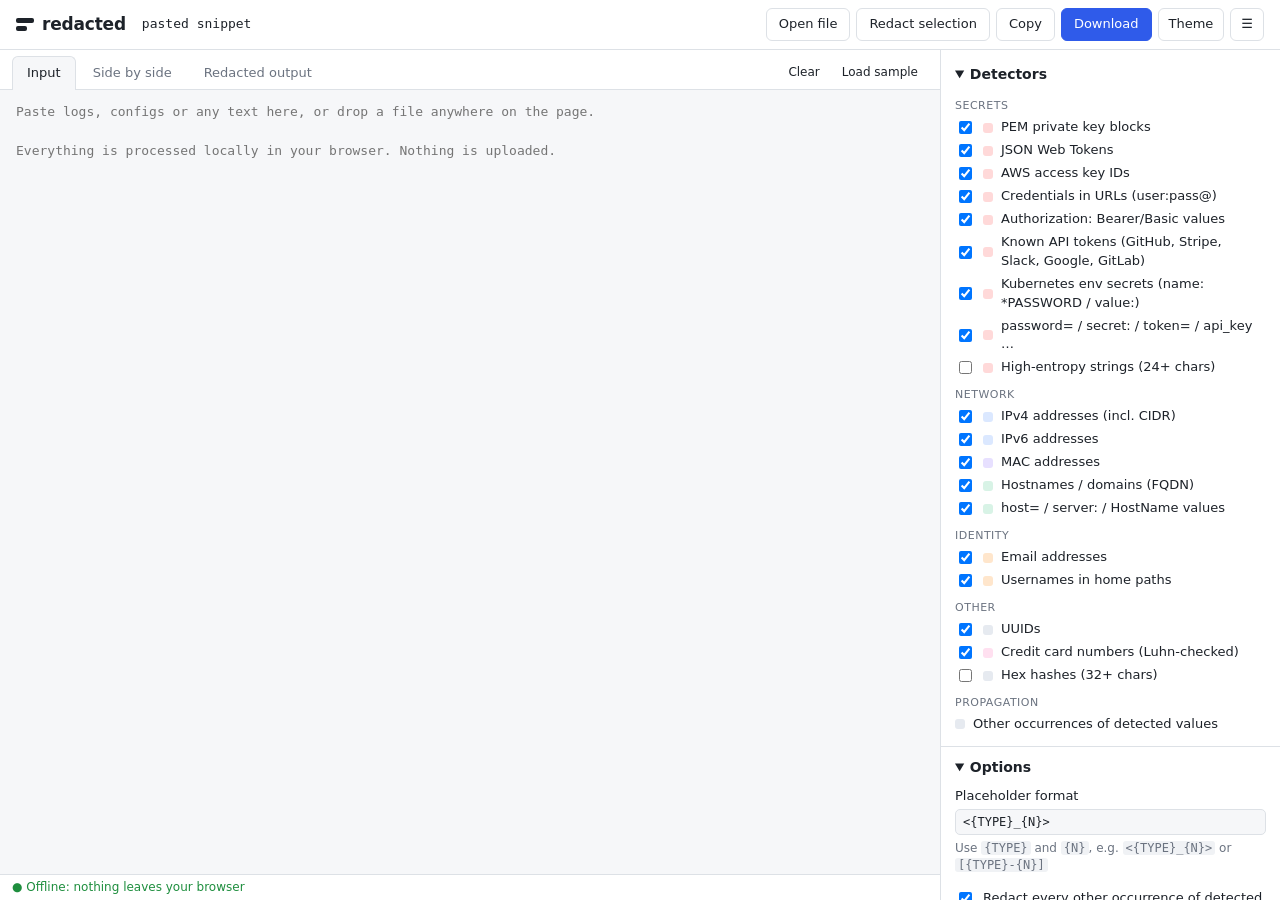
==== index.html @ 99b15ae8 "Add browser-only log and config redaction tool - Auto-detects IPs, hostnames, emails, secrets, token" ====
<!doctype html>
<html lang="en">
<head>
  <meta charset="utf-8">
  <meta name="viewport" content="width=device-width, initial-scale=1">
  <!-- Nothing may leave the browser: no network connections, no external resources. -->
  <meta http-equiv="Content-Security-Policy" content="default-src 'none'; script-src 'self' file:; style-src 'self' file:; img-src 'self' file: data:; connect-src 'none'; object-src 'none'; base-uri 'none'; form-action 'none'">
  <title>Redacted</title>
  <link rel="stylesheet" href="css/style.css">
  <link rel="icon" href="data:image/svg+xml,%3Csvg xmlns='http://www.w3.org/2000/svg' viewBox='0 0 16 16'%3E%3Crect x='1' y='4' width='14' height='3' rx='1' fill='%23222'/%3E%3Crect x='1' y='9' width='9' height='3' rx='1' fill='%23222'/%3E%3C/svg%3E">
</head>
<body>
  <header class="topbar">
    <div class="brand"><span class="logo" aria-hidden="true"><i></i><i></i></span>redacted</div>
    <div class="file-info"><span id="fileName">pasted snippet</span><span id="stats" class="muted"></span></div>
    <div class="actions">
      <label class="btn" title="Open a file (or drop it anywhere)">Open file<input id="fileInput" type="file" hidden></label>
      <button class="btn" id="btnSelection" title="Redact the selected text everywhere">Redact selection</button>
      <button class="btn" id="btnCopy" title="Copy redacted text">Copy</button>
      <button class="btn primary" id="btnDownload" title="Download (Ctrl+S)">Download</button>
      <button class="btn icon" id="btnTheme" title="Toggle dark mode" aria-label="Toggle dark mode">Theme</button>
      <button class="btn icon" id="btnSidebar" title="Toggle sidebar" aria-label="Toggle sidebar">☰</button>
    </div>
  </header>

  <div class="layout">
    <main class="workspace">
      <nav class="tabs" role="tablist">
        <button role="tab" data-tab="input" class="tab active">Input</button>
        <button role="tab" data-tab="compare" class="tab">Side by side</button>
        <button role="tab" data-tab="output" class="tab">Redacted output</button>
        <span class="spacer"></span>
        <button class="btn small ghost" id="btnClear">Clear</button>
        <button class="btn small ghost" id="btnSample">Load sample</button>
      </nav>

      <section class="panel active" data-panel="input">
        <textarea id="input" spellcheck="false" autocomplete="off" placeholder="Paste logs, configs or any text here, or drop a file anywhere on the page.&#10;&#10;Everything is processed locally in your browser. Nothing is uploaded."></textarea>
      </section>

      <section class="panel" data-panel="compare">
        <div class="grid-head"><span>Original</span><span>Redacted</span></div>
        <div id="grid" class="grid" tabindex="0"></div>
        <div id="empty" class="empty">Nothing to show yet. Paste text or open a file in the <b>Input</b> tab.</div>
      </section>

      <section class="panel" data-panel="output">
        <textarea id="output" spellcheck="false" readonly></textarea>
      </section>

      <footer class="statusbar">
        <span class="badge ok">● Offline: nothing leaves your browser</span>
        <span id="status" class="muted"></span>
      </footer>
    </main>

    <aside class="sidebar" id="sidebar">
      <details open>
        <summary>Detectors <span id="totalCount" class="count"></span></summary>
        <div id="ruleList"></div>
      </details>

      <details open>
        <summary>Options</summary>
        <label class="field">Placeholder format
          <input id="optTemplate" type="text" spellcheck="false">
          <small>Use <code>{TYPE}</code> and <code>{N}</code>, e.g. <code>&lt;{TYPE}_{N}&gt;</code> or <code>[{TYPE}-{N}]</code></small>
        </label>
        <label class="check"><input id="optPropagate" type="checkbox"> Redact every other occurrence of detected values</label>
        <label class="check"><input id="optShortHosts" type="checkbox"> Also redact short host names (<code>web01</code> from <code>web01.corp.local</code>)</label>
      </details>

      <details open>
        <summary>Terms <span id="termCount" class="count"></span></summary>
        <p class="hint">Literal words to always redact (case-insensitive), e.g. company or customer names.</p>
        <form id="termForm" class="inline-form">
          <input id="termValue" type="text" placeholder="term" required spellcheck="false">
          <input id="termType" type="text" placeholder="TYPE" list="typeList" value="CUSTOM" spellcheck="false">
          <button class="btn small">Add</button>
        </form>
        <ul id="termList" class="list"></ul>
      </details>

      <details>
        <summary>Custom patterns <span id="customCount" class="count"></span></summary>
        <p class="hint">JavaScript regular expressions. Use a named group <code>(?&lt;v&gt;…)</code> to redact only part of a match.</p>
        <form id="customForm" class="stack-form">
          <input id="customName" type="text" placeholder="name, e.g. Ticket IDs" required>
          <input id="customPattern" type="text" placeholder="pattern, e.g. \bJIRA-\d+\b" required spellcheck="false">
          <div class="inline-form">
            <input id="customType" type="text" placeholder="TYPE" list="typeList" value="CUSTOM" spellcheck="false">
            <input id="customFlags" type="text" placeholder="flags (i, m)" spellcheck="false" maxlength="5">
            <button class="btn small">Add</button>
          </div>
          <small id="customError" class="error"></small>
        </form>
        <ul id="customList" class="list"></ul>
      </details>

      <details>
        <summary>Allowlist <span id="allowCount" class="count"></span></summary>
        <p class="hint">Values that are never redacted. One per line, <code>*</code> wildcards allowed.</p>
        <textarea id="allowlist" rows="7" spellcheck="false"></textarea>
      </details>

      <details>
        <summary>Mapping <span id="mapCount" class="count"></span></summary>
        <p class="hint warn">Contains the original sensitive values. Keep it private: it lets you translate placeholders back when someone refers to <code>&lt;HOST_3&gt;</code>.</p>
        <div class="row-buttons">
          <button class="btn small" id="btnMapJson">Export JSON</button>
          <button class="btn small" id="btnMapCsv">Export CSV</button>
        </div>
        <input id="mapFilter" type="search" placeholder="filter…">
        <div class="table-wrap"><table id="mapTable"><thead><tr><th>Placeholder</th><th>Original</th><th>#</th></tr></thead><tbody></tbody></table></div>
      </details>

      <details>
        <summary>Profile</summary>
        <p class="hint">Settings are saved in this browser. Export them to share rules with your team.</p>
        <div class="row-buttons">
          <button class="btn small" id="btnProfileExport">Export</button>
          <label class="btn small">Import<input id="profileInput" type="file" accept=".json,application/json" hidden></label>
          <button class="btn small ghost" id="btnReset">Reset to defaults</button>
        </div>
      </details>
    </aside>
  </div>

  <datalist id="typeList">
    <option value="CUSTOM"><option value="HOST"><option value="USER"><option value="ORG"><option value="SECRET"><option value="IP"><option value="PROJECT"><option value="CUSTOMER">
  </datalist>

  <div id="popover" class="popover" hidden></div>
  <div id="dropOverlay" class="drop-overlay" hidden><div>Drop file to redact</div></div>
  <div id="toast" class="toast" hidden></div>

  <script src="js/rules.js"></script>
  <script src="js/redactor.js"></script>
  <script src="js/render.js"></script>
  <script src="js/app.js"></script>
</body>
</html>
---- css/style.css ----
:root {
  --bg: #f6f7f9;
  --surface: #ffffff;
  --surface-2: #f0f2f5;
  --border: #dde1e6;
  --text: #1d2229;
  --muted: #6b7380;
  --accent: #2f5bea;
  --accent-text: #ffffff;
  --row-changed: #fff8e6;
  --cont: repeating-linear-gradient(45deg, transparent 0 6px, rgba(0,0,0,.04) 6px 12px);
  --danger: #c0392b;
  --ok: #1e8e3e;
  --mono: ui-monospace, "JetBrains Mono", "Cascadia Code", "Fira Code", Menlo, Consolas, monospace;
  --sans: system-ui, -apple-system, "Segoe UI", Roboto, sans-serif;

  /* highlight slots: bg / fg */
  --p0: #dbe8ff; --p0f: #173c8a;
  --p1: #e7e0ff; --p1f: #44308f;
  --p2: #d8f3e6; --p2f: #13603a;
  --p3: #ffe6cc; --p3f: #7a3d00;
  --p4: #ffd9d9; --p4f: #8a1c1c;
  --p5: #e6eaf0; --p5f: #34404f;
  --p6: #ffe0f0; --p6f: #87194f;
  --p7: #d6f4f7; --p7f: #0d5c66;
  color-scheme: light;
}

@media (prefers-color-scheme: dark) {
  :root:not([data-theme="light"]) {
    --bg: #12151a; --surface: #1a1e25; --surface-2: #222731; --border: #313846;
    --text: #e3e7ee; --muted: #8d96a5; --accent: #6e8dff; --accent-text: #0d1220;
    --row-changed: #2a2614; --cont: repeating-linear-gradient(45deg, transparent 0 6px, rgba(255,255,255,.04) 6px 12px);
    --danger: #ff7b6e; --ok: #5cd27c;
    --p0: #1f3360; --p0f: #b9d0ff; --p1: #33295e; --p1f: #d6cbff; --p2: #173f2c; --p2f: #a7e9c6;
    --p3: #4a3014; --p3f: #ffd2a3; --p4: #561f22; --p4f: #ffb8b8; --p5: #2e3540; --p5f: #cfd6e2;
    --p6: #4f1d36; --p6f: #ffc1df; --p7: #123f45; --p7f: #a5e9f1;
    color-scheme: dark;
  }
}
:root[data-theme="dark"] {
  --bg: #12151a; --surface: #1a1e25; --surface-2: #222731; --border: #313846;
  --text: #e3e7ee; --muted: #8d96a5; --accent: #6e8dff; --accent-text: #0d1220;
  --row-changed: #2a2614; --cont: repeating-linear-gradient(45deg, transparent 0 6px, rgba(255,255,255,.04) 6px 12px);
  --danger: #ff7b6e; --ok: #5cd27c;
  --p0: #1f3360; --p0f: #b9d0ff; --p1: #33295e; --p1f: #d6cbff; --p2: #173f2c; --p2f: #a7e9c6;
  --p3: #4a3014; --p3f: #ffd2a3; --p4: #561f22; --p4f: #ffb8b8; --p5: #2e3540; --p5f: #cfd6e2;
  --p6: #4f1d36; --p6f: #ffc1df; --p7: #123f45; --p7f: #a5e9f1;
  color-scheme: dark;
}

* { box-sizing: border-box; }
html, body { height: 100%; margin: 0; }
body {
  background: var(--bg); color: var(--text); font: 14px/1.45 var(--sans);
  display: flex; flex-direction: column; overflow: hidden;
}
code { font-family: var(--mono); font-size: 12px; background: var(--surface-2); padding: 0 3px; border-radius: 3px; }
.muted { color: var(--muted); }

/* ---- top bar ---- */
.topbar {
  display: flex; align-items: center; gap: 16px; padding: 8px 16px;
  background: var(--surface); border-bottom: 1px solid var(--border); flex-wrap: wrap;
}
.brand { font-weight: 700; font-size: 17px; display: flex; align-items: center; gap: 8px; letter-spacing: -.2px; }
.logo { display: inline-flex; flex-direction: column; gap: 3px; }
.logo i { display: block; height: 5px; border-radius: 2px; background: var(--text); width: 18px; }
.logo i + i { width: 11px; }
.file-info { display: flex; gap: 10px; align-items: baseline; min-width: 0; flex: 1; }
.file-info #fileName { font-family: var(--mono); font-size: 13px; overflow: hidden; text-overflow: ellipsis; white-space: nowrap; }
.actions { display: flex; gap: 6px; flex-wrap: wrap; }

.btn {
  font: inherit; font-size: 13px; padding: 6px 12px; border-radius: 6px; cursor: pointer;
  border: 1px solid var(--border); background: var(--surface); color: var(--text); white-space: nowrap;
}
.btn:hover { background: var(--surface-2); }
.btn:focus-visible, .tab:focus-visible { outline: 2px solid var(--accent); outline-offset: 1px; }
.btn.primary { background: var(--accent); color: var(--accent-text); border-color: var(--accent); }
.btn.primary:hover { filter: brightness(1.08); }
.btn.icon { padding: 6px 10px; }
.btn.small { padding: 3px 9px; font-size: 12px; }
.btn.ghost { border-color: transparent; background: transparent; }
.btn.ghost:hover { background: var(--surface-2); }
.btn.danger { color: var(--danger); }

/* ---- layout ---- */
.layout { flex: 1; display: flex; min-height: 0; }
.workspace { flex: 1; display: flex; flex-direction: column; min-width: 0; }
.sidebar {
  width: 340px; flex-shrink: 0; overflow-y: auto; background: var(--surface);
  border-left: 1px solid var(--border); padding: 4px 0;
}
body.no-sidebar .sidebar { display: none; }

.tabs { display: flex; gap: 2px; padding: 6px 12px 0; align-items: center; border-bottom: 1px solid var(--border); background: var(--surface); }
.tab {
  font: inherit; font-size: 13px; padding: 7px 14px; cursor: pointer; background: none; color: var(--muted);
  border: 1px solid transparent; border-bottom: none; border-radius: 6px 6px 0 0; margin-bottom: -1px;
}
.tab.active { color: var(--text); background: var(--bg); border-color: var(--border); }
.tabs .spacer { flex: 1; }

.panel { display: none; flex: 1; min-height: 0; flex-direction: column; }
.panel.active { display: flex; }
.panel textarea {
  flex: 1; resize: none; border: 0; outline: none; padding: 12px 16px; margin: 0;
  font: 13px/1.5 var(--mono); background: var(--bg); color: var(--text); tab-size: 4; white-space: pre; overflow: auto;
}

/* ---- side-by-side grid ---- */
.grid-head {
  display: grid; grid-template-columns: 1fr 1fr; font-size: 12px; font-weight: 600; color: var(--muted);
  text-transform: uppercase; letter-spacing: .5px; border-bottom: 1px solid var(--border); background: var(--surface);
}
.grid-head span { padding: 5px 12px; }
.grid-head span + span { border-left: 1px solid var(--border); }
.grid { flex: 1; overflow: auto; font: 13px/1.55 var(--mono); outline: none; background: var(--surface); }
.grid:empty { display: none; }
.empty { padding: 40px; text-align: center; color: var(--muted); }
.grid:not(:empty) + .empty { display: none; }
.row { display: grid; grid-template-columns: 3.5em 1fr 3.5em 1fr; min-width: 100%; }
.row > span { white-space: pre-wrap; word-break: break-all; padding: 0 8px; min-height: 1.55em; }
.row > .ln { white-space: nowrap; word-break: normal; padding: 2px 6px 0 2px; color: var(--muted); text-align: right; user-select: none; font-size: 11px; background: var(--surface-2); }
.row > span:nth-child(3) { border-left: 1px solid var(--border); }
.row.changed > .o, .row.changed > .r { background: var(--row-changed); }
.row.cont > .r { background: var(--cont); }
.grid.wrap-off .row > span { white-space: pre; word-break: normal; }

mark.hl { border-radius: 3px; padding: 0 1px; cursor: pointer; }
mark.o { text-decoration: line-through; text-decoration-color: currentColor; text-decoration-thickness: 1px; }
mark.r { font-weight: 600; }
mark.hl:hover, mark.hl.focus { outline: 2px solid currentColor; }
.p0 { background: var(--p0); color: var(--p0f); } .p1 { background: var(--p1); color: var(--p1f); }
.p2 { background: var(--p2); color: var(--p2f); } .p3 { background: var(--p3); color: var(--p3f); }
.p4 { background: var(--p4); color: var(--p4f); } .p5 { background: var(--p5); color: var(--p5f); }
.p6 { background: var(--p6); color: var(--p6f); } .p7 { background: var(--p7); color: var(--p7f); }

/* ---- status bar ---- */
.statusbar { display: flex; gap: 16px; padding: 4px 12px; font-size: 12px; border-top: 1px solid var(--border); background: var(--surface); }
.badge.ok { color: var(--ok); }

/* ---- sidebar ---- */
details { border-bottom: 1px solid var(--border); padding: 4px 14px 10px; }
summary { cursor: pointer; font-weight: 600; padding: 6px 0; list-style-position: inside; }
summary .count { font-weight: 400; color: var(--muted); font-size: 12px; margin-left: 4px; }
.group-title { font-size: 11px; text-transform: uppercase; letter-spacing: .5px; color: var(--muted); margin: 8px 0 2px; }
.rule { display: flex; align-items: center; gap: 8px; padding: 2px 0; font-size: 13px; }
.rule .swatch { width: 10px; height: 10px; border-radius: 3px; flex-shrink: 0; }
.rule .name { flex: 1; }
.rule .n { font-size: 11px; color: var(--muted); font-variant-numeric: tabular-nums; }
.rule .n.hit { color: var(--text); font-weight: 600; }
.check { display: flex; gap: 8px; align-items: flex-start; font-size: 13px; margin: 6px 0; }
.check input { margin-top: 3px; }
.field { display: flex; flex-direction: column; gap: 3px; font-size: 13px; margin: 4px 0 8px; }
.field small, .hint { color: var(--muted); font-size: 12px; margin: 2px 0 6px; }
.hint.warn { color: var(--danger); }
.error { color: var(--danger); font-size: 12px; }

.sidebar input[type="text"], .sidebar input[type="search"], .sidebar textarea {
  font: 12px var(--mono); padding: 5px 7px; border: 1px solid var(--border); border-radius: 5px;
  background: var(--bg); color: var(--text); width: 100%; min-width: 0;
}
.sidebar textarea { resize: vertical; }
.inline-form { display: flex; gap: 6px; align-items: center; }
.inline-form input:first-child { flex: 2; }
.inline-form input { flex: 1; }
.stack-form { display: flex; flex-direction: column; gap: 6px; }
.row-buttons { display: flex; gap: 6px; flex-wrap: wrap; margin-bottom: 8px; }

.list { list-style: none; padding: 0; margin: 8px 0 0; }
.list li { display: flex; align-items: center; gap: 6px; font-size: 12px; padding: 3px 0; border-top: 1px dashed var(--border); }
.list li .v { font-family: var(--mono); flex: 1; overflow: hidden; text-overflow: ellipsis; white-space: nowrap; }
.list li .t { font-family: var(--mono); font-size: 11px; border-radius: 3px; padding: 0 4px; }
.list li .x { border: 0; background: none; color: var(--muted); cursor: pointer; font-size: 14px; padding: 0 4px; }
.list li .x:hover { color: var(--danger); }
.list li.bad .v { color: var(--danger); }

.table-wrap { max-height: 320px; overflow: auto; margin-top: 6px; }
table { width: 100%; border-collapse: collapse; font: 12px var(--mono); }
th { text-align: left; font: 600 11px var(--sans); color: var(--muted); position: sticky; top: 0; background: var(--surface); padding: 3px 4px; }
td { padding: 2px 4px; border-top: 1px solid var(--border); word-break: break-all; vertical-align: top; }
td:last-child, th:last-child { text-align: right; }

/* ---- floating bits ---- */
.popover {
  position: fixed; z-index: 20; background: var(--surface); border: 1px solid var(--border); border-radius: 8px;
  box-shadow: 0 6px 24px rgba(0,0,0,.18); padding: 10px 12px; font-size: 13px; max-width: 380px; min-width: 220px;
}
.popover .kv { display: grid; grid-template-columns: auto 1fr; gap: 2px 10px; margin-bottom: 8px; }
.popover .kv b { color: var(--muted); font-weight: 500; }
.popover .kv span { font-family: var(--mono); font-size: 12px; word-break: break-all; }
.popover .row-buttons { margin: 0; }
.popover input { font: 12px var(--mono); padding: 4px 6px; border: 1px solid var(--border); border-radius: 5px; background: var(--bg); color: var(--text); width: 110px; }
.drop-overlay {
  position: fixed; inset: 0; z-index: 30; background: rgba(47,91,234,.12); border: 3px dashed var(--accent);
  display: flex; align-items: center; justify-content: center; font-size: 22px; font-weight: 600; color: var(--accent); pointer-events: none;
}
.drop-overlay[hidden], .popover[hidden], .toast[hidden] { display: none; }
.toast {
  position: fixed; bottom: 40px; left: 50%; transform: translateX(-50%); z-index: 40;
  background: var(--text); color: var(--bg); padding: 8px 14px; border-radius: 6px; font-size: 13px;
}

@media (max-width: 900px) {
  body { overflow: auto; }
  .layout { flex-direction: column; }
  .sidebar { width: 100%; border-left: none; border-top: 1px solid var(--border); }
  .workspace { min-height: 70vh; }
  .row { grid-template-columns: 3em 1fr 3em 1fr; font-size: 12px; }
  .topbar { padding: 8px; }
}
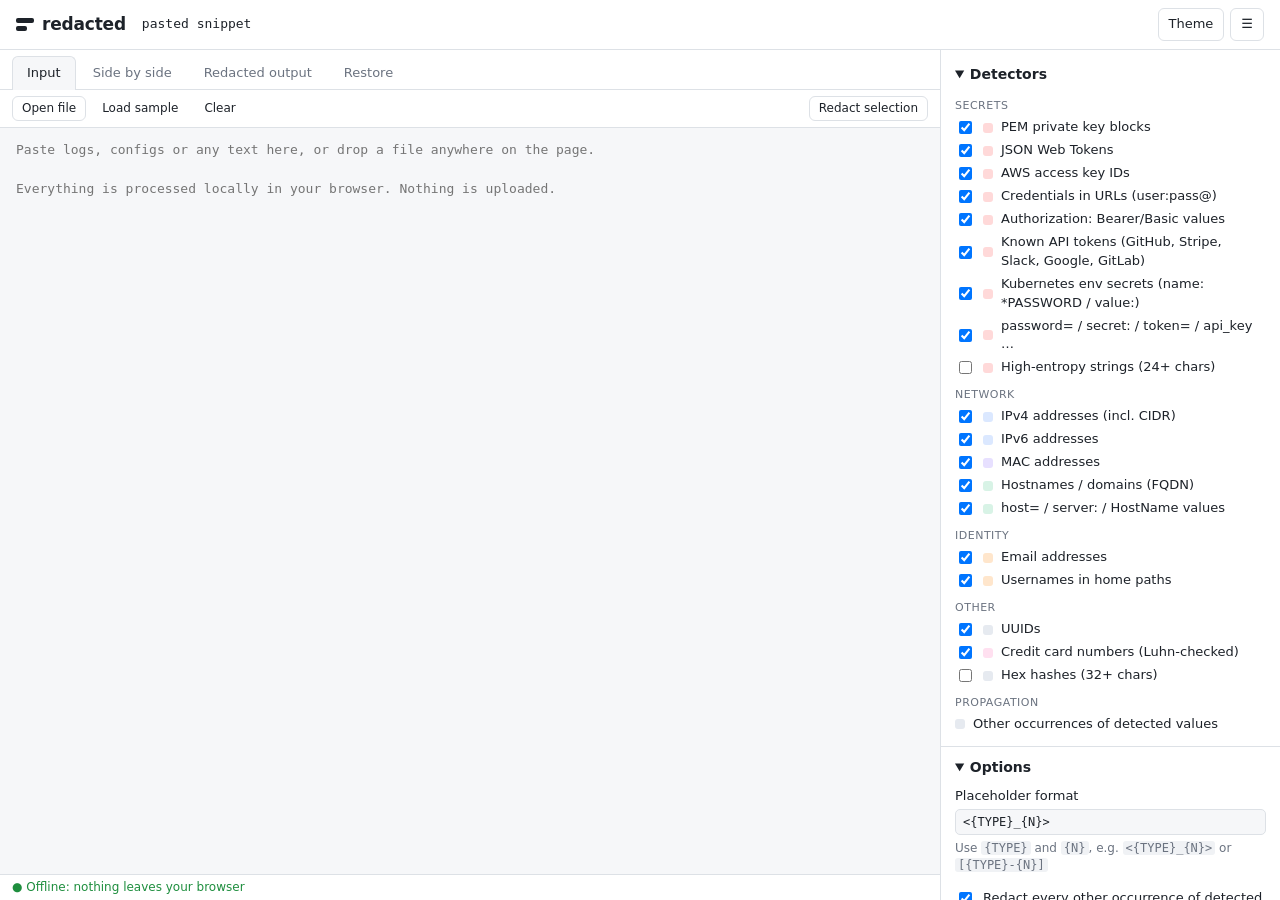
==== commit 73304714: "Add mapping-based restore, per-tab toolbars and a container image - Restore tab: translate placehold" ====
--- a/index.html
+++ b/index.html
@@ -14,10 +14,6 @@
     <div class="brand"><span class="logo" aria-hidden="true"><i></i><i></i></span>redacted</div>
     <div class="file-info"><span id="fileName">pasted snippet</span><span id="stats" class="muted"></span></div>
     <div class="actions">
-      <label class="btn" title="Open a file (or drop it anywhere)">Open file<input id="fileInput" type="file" hidden></label>
-      <button class="btn" id="btnSelection" title="Redact the selected text everywhere">Redact selection</button>
-      <button class="btn" id="btnCopy" title="Copy redacted text">Copy</button>
-      <button class="btn primary" id="btnDownload" title="Download (Ctrl+S)">Download</button>
       <button class="btn icon" id="btnTheme" title="Toggle dark mode" aria-label="Toggle dark mode">Theme</button>
       <button class="btn icon" id="btnSidebar" title="Toggle sidebar" aria-label="Toggle sidebar">☰</button>
     </div>
@@ -29,23 +25,58 @@
         <button role="tab" data-tab="input" class="tab active">Input</button>
         <button role="tab" data-tab="compare" class="tab">Side by side</button>
         <button role="tab" data-tab="output" class="tab">Redacted output</button>
-        <span class="spacer"></span>
-        <button class="btn small ghost" id="btnClear">Clear</button>
-        <button class="btn small ghost" id="btnSample">Load sample</button>
+        <button role="tab" data-tab="restore" class="tab" title="Translate placeholders back using a saved mapping">Restore</button>
       </nav>
 
       <section class="panel active" data-panel="input">
+        <div class="panel-bar">
+          <label class="btn small" title="Open a file (or drop it anywhere)">Open file<input id="fileInput" type="file" hidden></label>
+          <button class="btn small ghost" id="btnSample">Load sample</button>
+          <button class="btn small ghost" id="btnClear">Clear</button>
+          <span class="spacer"></span>
+          <button class="btn small" data-action="selection" title="Redact the selected text everywhere">Redact selection</button>
+        </div>
         <textarea id="input" spellcheck="false" autocomplete="off" placeholder="Paste logs, configs or any text here, or drop a file anywhere on the page.&#10;&#10;Everything is processed locally in your browser. Nothing is uploaded."></textarea>
       </section>
 
       <section class="panel" data-panel="compare">
+        <div class="panel-bar">
+          <span class="muted">Select text in the original to redact it everywhere; click a highlight for details.</span>
+          <span class="spacer"></span>
+          <button class="btn small" data-action="selection" title="Redact the selected text everywhere">Redact selection</button>
+          <button class="btn small" data-action="copy" title="Copy redacted text">Copy</button>
+          <button class="btn small primary" data-action="download" title="Download redacted file (Ctrl+S)">Download</button>
+        </div>
         <div class="grid-head"><span>Original</span><span>Redacted</span></div>
         <div id="grid" class="grid" tabindex="0"></div>
         <div id="empty" class="empty">Nothing to show yet. Paste text or open a file in the <b>Input</b> tab.</div>
       </section>
 
       <section class="panel" data-panel="output">
+        <div class="panel-bar">
+          <span class="spacer"></span>
+          <button class="btn small" data-action="copy" title="Copy redacted text">Copy</button>
+          <button class="btn small primary" data-action="download" title="Download redacted file (Ctrl+S)">Download</button>
+        </div>
         <textarea id="output" spellcheck="false" readonly></textarea>
+      </section>
+
+      <section class="panel" data-panel="restore">
+        <div class="panel-bar">
+          <span class="muted">Mapping:</span> <b id="restoreSource"></b>
+          <label class="btn small" title="Load a .mapping.json or .mapping.csv export">Load mapping<input id="mapInput" type="file" accept=".json,.csv,application/json,text/csv" hidden></label>
+          <button class="btn small ghost" id="btnMapCurrent" title="Use the mapping of the document in the Input tab">Use current</button>
+          <span class="spacer"></span>
+          <label class="btn small" title="Open a redacted file">Open redacted file<input id="restoreFileInput" type="file" hidden></label>
+          <button class="btn small" data-action="copy" title="Copy restored text">Copy</button>
+          <button class="btn small primary" data-action="download" title="Download restored file (Ctrl+S)">Download</button>
+        </div>
+        <div class="grid-head"><span>Redacted text, or a reply that mentions placeholders</span><span>Restored (contains original values)</span></div>
+        <div class="split">
+          <textarea id="restoreInput" spellcheck="false" autocomplete="off" placeholder="Paste redacted text here, e.g. &quot;&lt;HOST_3&gt; cannot reach &lt;IP_1&gt;&quot;.&#10;&#10;Load the mapping you exported when redacting, or use the mapping of the current document.&#10;Drop a .mapping.json / .mapping.csv to load it, or any other file to restore it."></textarea>
+          <textarea id="restoreOutput" spellcheck="false" readonly></textarea>
+        </div>
+        <div id="restoreStatus" class="restore-status muted"></div>
       </section>
 
       <footer class="statusbar">
@@ -105,7 +136,7 @@
 
       <details>
         <summary>Mapping <span id="mapCount" class="count"></span></summary>
-        <p class="hint warn">Contains the original sensitive values. Keep it private: it lets you translate placeholders back when someone refers to <code>&lt;HOST_3&gt;</code>.</p>
+        <p class="hint warn">Contains the original sensitive values. Keep it private: it lets you translate placeholders back when someone refers to <code>&lt;HOST_3&gt;</code>. Use the <b>Restore</b> tab for that.</p>
         <div class="row-buttons">
           <button class="btn small" id="btnMapJson">Export JSON</button>
           <button class="btn small" id="btnMapCsv">Export CSV</button>
--- a/css/style.css
+++ b/css/style.css
@@ -100,7 +100,6 @@
   border: 1px solid transparent; border-bottom: none; border-radius: 6px 6px 0 0; margin-bottom: -1px;
 }
 .tab.active { color: var(--text); background: var(--bg); border-color: var(--border); }
-.tabs .spacer { flex: 1; }
 
 .panel { display: none; flex: 1; min-height: 0; flex-direction: column; }
 .panel.active { display: flex; }
@@ -108,6 +107,18 @@
   flex: 1; resize: none; border: 0; outline: none; padding: 12px 16px; margin: 0;
   font: 13px/1.5 var(--mono); background: var(--bg); color: var(--text); tab-size: 4; white-space: pre; overflow: auto;
 }
+
+/* ---- per-tab toolbar ---- */
+.panel-bar { display: flex; gap: 6px; align-items: center; flex-wrap: wrap; padding: 6px 12px; font-size: 13px; border-bottom: 1px solid var(--border); background: var(--surface); }
+.panel-bar .spacer { flex: 1; }
+.panel-bar b { font-weight: 600; margin-right: 6px; }
+
+/* ---- restore ---- */
+.split { flex: 1; min-height: 0; display: grid; grid-template-columns: 1fr 1fr; }
+.split textarea { min-width: 0; }
+.split textarea + textarea { border-left: 1px solid var(--border); }
+.restore-status { padding: 4px 12px; font-size: 12px; border-top: 1px solid var(--border); min-height: 1.5em; }
+.restore-status.warn { color: var(--danger); }
 
 /* ---- side-by-side grid ---- */
 .grid-head {
@@ -197,7 +208,7 @@
   position: fixed; inset: 0; z-index: 30; background: rgba(47,91,234,.12); border: 3px dashed var(--accent);
   display: flex; align-items: center; justify-content: center; font-size: 22px; font-weight: 600; color: var(--accent); pointer-events: none;
 }
-.drop-overlay[hidden], .popover[hidden], .toast[hidden] { display: none; }
+.drop-overlay[hidden], .popover[hidden], .toast[hidden], .btn[hidden] { display: none; }
 .toast {
   position: fixed; bottom: 40px; left: 50%; transform: translateX(-50%); z-index: 40;
   background: var(--text); color: var(--bg); padding: 8px 14px; border-radius: 6px; font-size: 13px;
